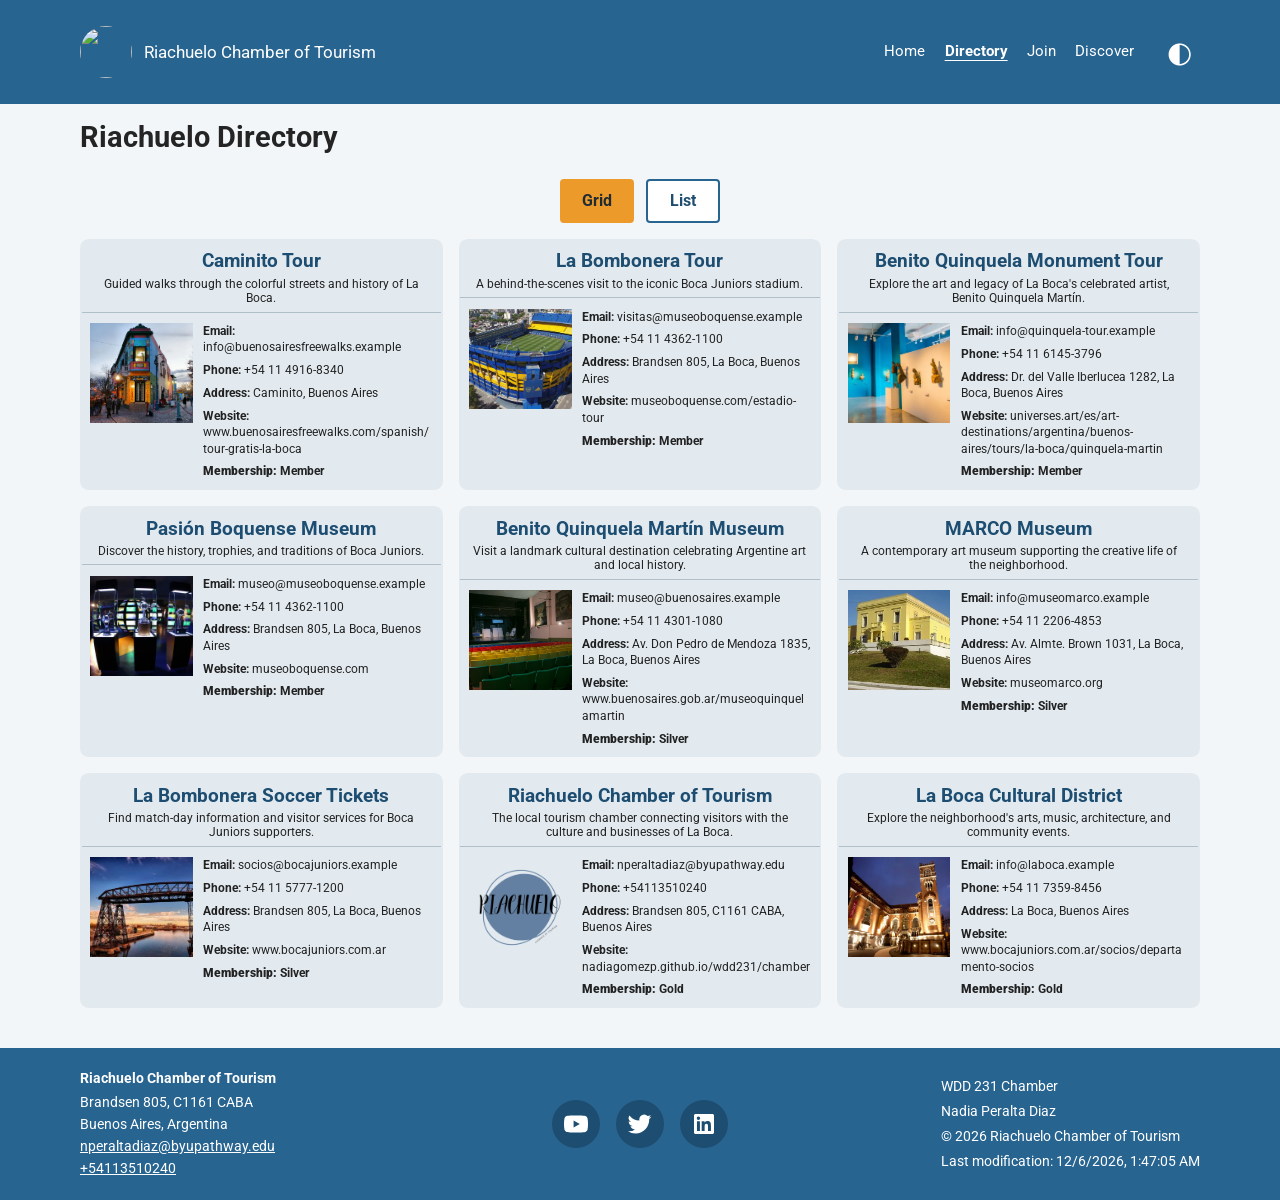
==== chamber/directory.html @ 9a62e7d8 "Chamber week2" ====
<!doctype html>
<html lang="en">
<head>
    <meta charset="utf-8">
    <meta name="viewport" content="width=device-width, initial-scale=1">
    <meta name="description" content="Discover local attractions, cultural destinations, and tourism businesses in the Riachuelo Chamber of Tourism directory.">
    <meta name="author" content="Nadia Peralta Diaz">
    <meta property="og:type" content="website">
    <meta property="og:title" content="Business Directory | Riachuelo Chamber of Tourism">
    <meta property="og:description" content="Discover local attractions, cultural destinations, and tourism businesses in the Riachuelo Chamber of Tourism directory.">
    <meta property="og:image" content="https://nadiagomezp.github.io/WDD231/chamber/images/RIACHUELO.webp">
    <meta property="og:image:alt" content="Riachuelo Chamber of Tourism in Buenos Aires">
    <meta property="og:url" content="https://nadiagomezp.github.io/WDD231/chamber/directory.html">
    <title>Business Directory | Riachuelo Chamber of Tourism</title>
    <link rel="icon" href="./favicon.ico">
    <link rel="preconnect" href="https://fonts.googleapis.com">
    <link rel="preconnect" href="https://fonts.gstatic.com" crossorigin>
    <link href="https://fonts.googleapis.com/css2?family=Roboto:wght@400;500;700&display=swap" rel="stylesheet">
    <link rel="stylesheet" href="./styles/normalize.css">
    <link rel="stylesheet" href="./styles/base.css">
    <link rel="stylesheet" href="./styles/medium.css">
    <link rel="stylesheet" href="./styles/large.css">
    <script src="./scripts/script.js" defer></script>
</head>
<body class="directory-page">
    <header class="directory-header">
        <a class="directory-brand" href="index.html">
            <img src="./images/RIACHUELO.webp" alt="">
            <span>Riachuelo Chamber of Tourism</span>
        </a>
        <div class="directory-header-actions">
            <button class="theme-toggle" id="theme-toggle" type="button" aria-label="Switch to dark theme" aria-pressed="false">
                <span aria-hidden="true">◐</span>
            </button>
            <button class="directory-menu-toggle" id="mobile-menu-toggle" type="button" aria-label="Open navigation" aria-expanded="false" aria-controls="mainNavBar">
                <span aria-hidden="true">☰</span>
            </button>
        </div>
        <nav class="directory-nav" id="mainNavBar" aria-label="Main navigation">
            <a href="index.html">Home</a>
            <a href="directory.html" aria-current="page">Directory</a>
            <a href="join.html">Join</a>
            <a href="discover.html">Discover</a>
        </nav>
    </header>
    <main class="listgrid directory-main">
        <h1 class="directory-title">Riachuelo Directory</h1>
        <div class="menudirectory" role="group" aria-label="Choose directory layout">
            <button id="grid" type="button" aria-pressed="true" aria-controls="member-cards">Grid</button>
            <button id="list" type="button" aria-pressed="false" aria-controls="member-cards">List</button>
        </div>
        <article class="directory-cards grid cards" id="member-cards" aria-label="Chamber companies"></article>
    </main>
    <footer>
        <div class="directory-footer-contact">
            <strong>Riachuelo Chamber of Tourism</strong>
            <address>
                Brandsen 805, C1161 CABA<br>
                Buenos Aires, Argentina<br>
                <a href="mailto:nperaltadiaz@byupathway.edu">nperaltadiaz@byupathway.edu</a><br>
                <a href="tel:+54113510240">+54113510240</a>
            </address>
        </div>
        <div class="directory-social">
            <a href="https://www.youtube.com/" aria-label="YouTube" target="_blank" rel="noopener noreferrer">
                <svg viewBox="0 0 24 24" aria-hidden="true"><path d="M23.5 6.2a3 3 0 0 0-2.1-2.1C19.5 3.6 12 3.6 12 3.6s-7.5 0-9.4.5A3 3 0 0 0 .5 6.2 31 31 0 0 0 0 12a31 31 0 0 0 .5 5.8 3 3 0 0 0 2.1 2.1c1.9.5 9.4.5 9.4.5s7.5 0 9.4-.5a3 3 0 0 0 2.1-2.1A31 31 0 0 0 24 12a31 31 0 0 0-.5-5.8ZM9.6 15.6V8.4L15.8 12l-6.2 3.6Z"/></svg>
            </a>
            <a href="https://twitter.com/" aria-label="Twitter" target="_blank" rel="noopener noreferrer">
                <svg viewBox="0 0 24 24" aria-hidden="true"><path d="M23.4 4.8a9.6 9.6 0 0 1-2.8.8 4.9 4.9 0 0 0 2.1-2.7 9.7 9.7 0 0 1-3.1 1.2 4.8 4.8 0 0 0-8.3 3.3c0 .4 0 .8.1 1.1a13.7 13.7 0 0 1-10-5.1 4.8 4.8 0 0 0 1.5 6.4 4.8 4.8 0 0 1-2.2-.6v.1a4.8 4.8 0 0 0 3.9 4.7 4.8 4.8 0 0 1-2.2.1 4.8 4.8 0 0 0 4.5 3.3A9.7 9.7 0 0 1 0 19.3a13.7 13.7 0 0 0 7.4 2.2c8.9 0 13.8-7.4 13.8-13.8v-.6a9.8 9.8 0 0 0 2.2-2.3Z"/></svg>
            </a>
            <a href="https://www.linkedin.com/in/nadiaperaltadiaz/" aria-label="LinkedIn" target="_blank" rel="noopener noreferrer">
                <svg viewBox="0 0 24 24" aria-hidden="true"><path d="M20.45 2H3.55C2.69 2 2 2.68 2 3.52v16.96c0 .84.69 1.52 1.55 1.52h16.9c.86 0 1.55-.68 1.55-1.52V3.52c0-.84-.69-1.52-1.55-1.52ZM7.93 18.9H4.96V9.34h2.97v9.56ZM6.45 8.03a1.72 1.72 0 1 1 0-3.44 1.72 1.72 0 0 1 0 3.44Zm12.49 10.87h-2.96v-4.65c0-1.11-.02-2.54-1.55-2.54-1.55 0-1.79 1.21-1.79 2.46v4.73H9.68V9.34h2.84v1.31h.04c.4-.75 1.36-1.55 2.8-1.55 3 0 3.58 1.97 3.58 4.54v5.26Z"/></svg>
            </a>
        </div>
        <div class="directory-footer-credit">
            <p>WDD 231 Chamber</p>
            <p>Nadia Peralta Diaz</p>
            <p>&copy; <span class="currentyear"></span> Riachuelo Chamber of Tourism</p>
            <p>Last modification: <time id="lastModified"></time></p>
        </div>
    </footer>
</body>
</html>
---- chamber/styles/base.css ----
/* SMALL CSS */

*{
    margin: 0;
    
}

.banner {
  height: 50px;
  line-height: 50px;
  background: #EC9A29;
  text-align: center;
  font-size: 12px;
}

/* HEADER SECTION */
header{
    font-family: 'Nixie One', cursive;
    background-color: #276490;
    display: flex;
    flex-direction: column;
}

.first-container{
    display: flex;
}

.logo-container{
    display: flex;
}

.logo{
    width: 25%;
    height: 80%;
}

.site-name-container{
    color: #fff;
}

.site-name-container h1{
    margin-top: 3rem;
    line-height: 0px;
}

.site-name-container h2{
    font-size: 1.1rem;
}

body{
    font-family: 'Sansita', sans-serif;
}

#today-date{
    color: #fff;
    border: 1px solid transparent;
    margin: 1rem 0;
    padding: 1rem 2.5rem 1rem;
    background: #8f8f8f;
    border-radius: 5%;
    text-align: center;
    max-width: 85%;
    margin-right: auto;
    margin-left: auto;
}
  

/* Main */

.main-home {
    padding: 1.6rem;
    background-color: #FFBC00 ;
}
  
/* PLACEHOLDER STYLES */
.hero,
.event,
.weather,
.news-release,
.spotlights,
.join {
    border: 1px solid #0f0e17;
    margin-bottom: 1.6rem;
    padding: 1.6rem;
    text-align: center;

}

.event h2{
font-size: 15px;
margin-top: -10px;
margin-bottom: 10px;
}

.event h1{
  font-size: 20px;
  }

  .event p{
    font-size: 13px;
  }

  .news-release h2{
    font-size: 15px;
    margin-top: -10px;
    margin-bottom: 10px;
    }
    
    .news-release h1{
      font-size: 20px;
      }
    
      .news-release{
        font-size: 13px;
      }
  

      .join h1{
        font-size: 20px;
        }
      
        .join p{
          font-size: 13px;
        }

.join{
    display: none;
}

main section {
    border: 1px solid #0f0e17;
    height: 230px;
    margin-top: 1px;
}

.spotlights section:last-child {
    display: none;
}


.spotlights h2{
    margin: 1rem;
    text-align: center;
    font-size: 15px;
}

.spotlightscontact {
  padding: 0.2rem;
  color: #0f0e17;
  text-align: center;
}

.spotlightstext{
  text-align: center;
  padding-bottom: 1rem;
}

.spotlights section,
.join,.news-release,.weather, .event{
  background-color: rgba(244, 245, 226, 0.842);
}

.spotlights{
  background-color:  #41310850;
}


footer {
    font-family: 'Nixie One', cursive;
    background:#276490;
    padding: 1.6rem;
    text-align: center;
  }
  
footer address {
    font-style: normal;
    margin-bottom: 0.8rem;
    color: white;
  }
  
.company-footer {
    border-bottom: 2px solid rgb(66, 66, 66);
  }

.company-text{
  margin-bottom: 1rem;
}
  
.infofooter {
    margin-top: 1.6rem;
    font-size: 20px;
    color: white;}


.map{
    color: white;
}


.footer-logo{
    color: white;
}

/* Navigation */
.navBar{
    overflow: hidden;
    margin-left: auto;
  }

  .navBar a{
    float: left;
    color: white;
    padding: 10px 16px;
    text-decoration: none;
    font-size: 17px;
    font-family: Tahoma;
  }

  .navBar a:hover{
    color:#6380a1;
    text-shadow: 0 0 5px black;
  }
  
  .navBar .icon{
    display: none;
  }
  
  @media (max-width: 960px){
    .navBar a{
      display: none;
    }

    .navBar a.icon{
      display: block; float: right;
    }
    
    .navBar.responsive {
      position: relative;
    }
    .navBar.responsive a.icon {
      position: absolute;
      right: 0;
      top: 0;
      margin-right: 0px;
    }
    

    .navBar.responsive a {
      float: none;
      display: block;
      text-align: left;
      margin-right: 50px;
    }
  }

  .change-size{
    display: flex;
    flex-direction: row-reverse;
    margin-left: auto;
    margin-top: 20px;
  }


  /* Logos */

  .fa {
    padding: 20px;
    font-size: 30px;
    width: 50px;
    text-align: center;
    text-decoration: none;
    margin: 5px 2px;
    height: 10px;
    width: 10px;
    border-radius: 100%;
  }
  
  .fa:hover {
      opacity: 0.7;
  }
  
  .fa-facebook {
    background: #3B5998;
    color: white;
  }
  
  .fa-twitter {
    background: #55ACEE;
    color: white;
  }
  

  nav ul li.active a {
    background-color: rgba(0,0,0,0.2);
    color: #fff;
}

nav ul li a:hover {
    background-color: rgba(0,0,0,0.4);
}

.hero{
  padding: 0;
}

.hero img {
  height: 100%;
  width: 100%;
  object-fit: cover;
}

.hero button {
  border-radius: 0.8rem;
  font-weight: 700;
  padding: 0.8rem 1.6rem;
  margin-top: 2.4rem;
}

.card-info{
  margin-top: -225px;
  text-shadow: 0 0 15px #fff;
}


.clearfix:after {
  content: "";
  display: table;
  clear: both;
}
.h1-gallery {
  margin-top: 10px;
  text-align: center;
  font-size: 20px;
}

.grid-gallery {
  display: grid;
  grid-template-columns: 1fr;
  grid-gap: 2px;
  justify-content: center;
  justify-items: center;
  text-align: center;
  padding: 10px 10px 30px 10px;
}


.gallery-item {
  padding: 10px 10px 20px 10px;
  border: 2px solid #BFBFBF;
  background-color:  #ffbb00a1;
  border-radius: 1em;
  box-shadow: 10px 10px 5px #aaaaaa;
}

figure img {
  grid-column: auto;
  width: 250px;
  height: 250px;
  padding: 0px;
  align-items: center;
  justify-items: center;
}

.gallery-item-large,
.gallery-item-large-2,
.gallery-item-large-3,
.gallery-item-large-4,
.gallery-item-large-5{
  width: 250px;
  height: 500px;
}

.paragraphs-demo{
  font-size: 14px;
}


.visit{
  color:white;
  margin-top: 15px;
}


.pform{
  text-align: center;
  background-color: white;
  font-size: 35px;
  margin-top: 60px;
}


main .listgrid {
  margin: 0 auto;
	padding: 0.5rem;
	max-width: 100%;
	font-family: "Nixie-One", cursive;
  
}

.menudirectory {
  margin: 1rem auto;
	padding: 0.5rem;
	text-align: center;
}

.menudirectory button {
  padding: 1rem;
}

article,
section {
  margin: 0.75rem;
}

.cards section {
	padding: 0.5rem;
	background-color: #FFBC00;
}

.grid {
  display: grid;
  grid-template-columns:1fr;
  max-width: 100%;
  gap: 20px;
  margin: 20px;
  grid-template-rows: 9fr;
  padding: 1em;
}


.grid section {
  flex-direction: column;
	text-align: center;
}

.grid section > * {
  margin: 0.1rem;
}


section h3 {
  font-size: 1.5rem;
}

section a {
	font-family: "Nixie-One", Arial, sans-serif;
	font-size: 0.9rem;
}

img {
  height: 75px;
	max-width: 100%;
}

.cards p {
  margin: 10px;
}

.listgrid section {
  border: 2px solid #0f0e17;
  margin-top: 1px;
  height: 90%;
}

@media (min-width: 700px) {
  .list section img {
    display: none;
	}}
  
  
  #weather-icon{
    width: 20%;
    height: 20%;
  }
  
  
  form fieldset {
    border: 2px solid #445ba9;
    border-radius: 10px;
    background-color: #ffbb004b;
  }
  
  
  form label.top, form div {
    display: block;
    padding-top: 1rem;
    color: #9c2c13;
    font-size: .8rem;
  }
  
  form label.top input, form label.top select {
    display: block;
    font-size: 1rem;
    border: solid 1px #999;
    border-radius: 4px;
    color: rgb(0, 0, 0);
    width: 100%;
    max-width: 20rem;
    background-color: rgba(0, 0, 0, 0.1);
  
  }
  
  
  form input.submitBtn {
    border: none;
    background-color: #FFBC00;
    color: black;
    border-radius: 1rem;
    padding: .75rem 1.5rem;
    margin: 10px 25px;
    width: 96%;
    max-width: 20rem;
  }
  
  form label.top input:required {
    border-left: red solid 6px;
  }
  
  form label.top input:required:valid {
    border-left: green solid 6px;
  }
  
  form{
    background-color: white;
    margin-left: 20px;
    margin-right: 20px;
  }

  .np_benefits h3,
  .bronze_benefits h3,
  .silver_benefits h3,
  .gold_benefits h3 {
    background-color:#445ba9;
    box-shadow: 5px 5px 5px #000000;
    position: relative;
    text-align: center;
  }

  .benefits{
    height: 50% !important;
  }

  .title{
    text-align: center;
    font-size: 30px;
    margin: 10px;
  }

  .people{
    height: 50% !important;
    padding: 20px;
    background-color: #0000003a;
  }

  .directory-main {
    width: min(1120px, calc(100% - 2rem));
    max-width: 100%;
    margin: 0 auto;
    padding: 1.5rem 0 2.5rem;
    font-family: 'Sansita', sans-serif;
  }

  .directory-main .directory-title {
    margin: 0 0 .5rem;
    color: #183c50;
    font-size: clamp(1.8rem, 7vw, 2.6rem);
    line-height: 1.2;
    overflow-wrap: anywhere;
  }

  .directory-intro {
    margin: 0 0 1rem;
    line-height: 1.5;
  }

  .directory-main .menudirectory {
    margin: 1rem 0;
    padding: 0;
  }

  .menudirectory button {
    min-width: 5rem;
    min-height: 2.75rem;
    margin: 0 .25rem;
    padding: .65rem 1rem;
    border: 2px solid #276490;
    border-radius: .3rem;
    background: #fff;
    color: #183c50;
    font-weight: 700;
    cursor: pointer;
  }

  .menudirectory button[aria-pressed="true"] {
    background: #276490;
    color: #fff;
  }

  .directory-status {
    min-height: 1.5em;
    margin: .5rem 0 1rem;
    color: #444;
  }

  .directory-error {
    color: #9c2c13;
    font-weight: 700;
  }

  .directory-cards.grid {
    width: 100%;
    max-width: 100%;
    margin: 0;
    padding: 0;
    grid-template-columns: repeat(auto-fit, minmax(min(100%, 260px), 1fr));
    grid-auto-rows: auto;
    gap: 1rem;
  }

  .directory-cards .member-card {
    min-width: 0;
    height: auto;
    margin: 0;
    padding: 1rem;
    display: flex;
    flex-direction: column;
    align-items: center;
    gap: .55rem;
    border: 1px solid #9daeb4;
    border-radius: .5rem;
    background: #fff;
    text-align: center;
    overflow-wrap: anywhere;
  }

  .directory-cards .member-card img {
    width: 100%;
    height: 160px;
    object-fit: cover;
    border-radius: .25rem;
  }

  .directory-cards .member-card h2 {
    margin: .25rem 0;
    color: #183c50;
    font-size: 1.3rem;
  }

  .directory-cards .member-card p {
    margin: .2rem 0;
  }

  .directory-cards .member-card a {
    color: #164b70;
    overflow-wrap: anywhere;
  }

  .directory-cards .member-card .membership {
    width: fit-content;
    padding: .2rem .65rem;
    border-radius: 1rem;
    background: #e8edef;
    font-weight: 700;
  }

  .directory-cards .member-card .membership-2 {
    background: #e2e5e9;
  }

  .directory-cards .member-card .membership-3 {
    background: #ffedb2;
  }

  .directory-cards.list {
    width: 100%;
    max-width: 100%;
    margin: 0;
    padding: 0;
    display: flex;
    flex-direction: column;
    gap: .5rem;
  }

  .directory-cards.list .member-card {
    display: grid;
    justify-items: start;
    gap: .35rem;
    text-align: left;
  }

  .directory-cards.list .member-card-content {
    grid-template-columns: minmax(74px, 30%) minmax(0, 1fr);
  }

  .directory-page {
    --directory-blue: #276490;
    --directory-blue-dark: #1d4d70;
    --directory-gold: #ec9a29;
    min-width: 0;
    min-height: 100vh;
    display: flex;
    flex-direction: column;
    background: #f3f6f8;
    color: #242424;
    font-family: 'Roboto', Arial, sans-serif;
  }

  .directory-page * {
    font-family: 'Roboto', Arial, sans-serif;
  }

  .directory-header {
    position: relative;
    z-index: 1;
    min-height: 82px;
    padding: .65rem max(.65rem, calc((100% - 1120px) / 2));
    display: flex;
    flex-direction: row;
    flex-wrap: wrap;
    align-items: center;
    gap: .5rem;
    background: var(--directory-blue);
    color: #fff;
  }

  .directory-brand {
    min-width: 0;
    display: flex;
    flex: 1 1 auto;
    align-items: center;
    gap: .5rem;
    color: inherit;
    font-size: .9rem;
    text-decoration: none;
  }

  .directory-brand img {
    width: 44px;
    height: 44px;
    flex: 0 0 44px;
    border-radius: 50%;
    object-fit: cover;
  }

  .directory-brand span {
    max-width: 9rem;
    line-height: 1.15;
  }

  .directory-header-actions {
    display: flex;
    align-items: center;
    gap: .15rem;
  }

  .theme-toggle,
  .directory-menu-toggle {
    width: 36px;
    height: 36px;
    padding: 0;
    display: grid;
    place-items: center;
    border: 0;
    border-radius: 50%;
    background: transparent;
    color: inherit;
    cursor: pointer;
  }

  .theme-toggle span {
    font-size: 1.8rem;
    line-height: 1;
  }

  .directory-menu-toggle {
    display: grid;
    font-size: 1.65rem;
  }

  .directory-nav {
    width: 100%;
    padding: .25rem 0 .5rem;
    display: none;
    flex-direction: column;
    gap: .25rem;
    background: transparent;
  }

  .directory-nav.is-open {
    display: flex;
  }

  .directory-nav a {
    padding: .7rem .75rem;
    color: #fff;
    font-size: .95rem;
    text-align: center;
    text-decoration: none;
  }

  .directory-nav a[aria-current="page"] {
    font-weight: 700;
    text-decoration: underline;
    text-underline-offset: .25rem;
  }

  .directory-nav a:hover,
  .directory-nav a:focus-visible {
    background: rgba(255, 255, 255, .12);
  }

  .directory-page .directory-main {
    width: min(1120px, calc(100% - 32px));
    margin: 0 auto;
    padding: 1.5rem 0 2.5rem;
    flex: 1;
  }

  .directory-page .directory-main .directory-title {
    margin: 0 0 1rem;
    color: #242424;
    font-size: 1.8rem;
    line-height: 1.2;
  }

  .directory-page .directory-status {
    text-align: center;
  }

  .directory-page .menudirectory button {
    min-width: 74px;
    border-color: var(--directory-blue);
    border-radius: .25rem;
    background: #fff;
    color: var(--directory-blue-dark);
    font-weight: 700;
  }

  .directory-page .menudirectory button[aria-pressed="true"] {
    border-color: var(--directory-gold);
    background: var(--directory-gold);
    color: #202c33;
  }

  .directory-cards.grid {
    grid-template-columns: 1fr;
    gap: 1rem;
  }

  .directory-cards .member-card {
    padding: 0;
    display: block;
    border: 0;
    border-radius: .55rem;
    background: #e2eaf0;
    box-shadow: none;
    color: #222;
    text-align: left;
  }

  .directory-cards .member-card-heading {
    padding: .55rem .75rem .4rem;
    border-bottom: 1px solid #aebfca;
    text-align: center;
  }

  .directory-cards .member-card-heading h2 {
    margin: 0;
    color: var(--directory-blue-dark);
    font-size: 1.2rem;
    line-height: 1.25;
  }

  .directory-cards .member-card-heading p {
    margin: .2rem 0 0;
    font-size: .78rem;
  }

  .directory-cards .member-card-content {
    padding: .55rem;
    display: grid;
    grid-template-columns: minmax(74px, 30%) minmax(0, 1fr);
    align-items: start;
    gap: .65rem;
  }

  .directory-cards .member-card-content img {
    width: 100%;
    height: 100px;
    border-radius: 0;
    object-fit: cover;
  }

  .directory-cards .member-card-details {
    min-width: 0;
    display: grid;
    gap: .4rem;
    font-size: .76rem;
    line-height: 1.35;
    overflow-wrap: anywhere;
  }

  .directory-cards .member-card-details p,
  .directory-cards .member-card-details a {
    margin: 0;
    color: #222;
    font-size: inherit;
    text-align: left;
    text-decoration: none;
  }

  .directory-cards .member-card-details a:hover {
    text-decoration: underline;
    text-underline-offset: 2px;
  }

  .directory-cards .member-card-details .membership {
    width: fit-content;
    padding: 0;
    background: transparent;
  }

  .directory-cards.list .member-card {
    display: block;
  }

  .directory-cards.list .member-card-content {
    grid-template-columns: minmax(74px, 30%) minmax(0, 1fr);
  }

  .directory-page footer {
    padding: 1.25rem max(1rem, calc((100% - 1120px) / 2));
    display: grid;
    grid-template-columns: 1fr;
    align-items: start;
    gap: 1.5rem;
    background: var(--directory-blue);
    color: #fff;
    text-align: left;
  }

  .directory-footer-contact,
  .directory-footer-credit {
    font-size: .88rem;
    line-height: 1.55;
  }

  .directory-footer-contact strong {
    display: block;
    margin-bottom: .15rem;
  }

  .directory-footer-contact address {
    margin: 0;
    color: inherit;
    font-size: inherit;
    font-style: normal;
    line-height: inherit;
  }

  .directory-page footer a {
    color: inherit;
  }

  .directory-footer-contact > a {
    display: inline-block;
    margin-top: .2rem;
  }

  .directory-social {
    display: flex;
    justify-content: center;
    gap: 1rem;
  }

  .directory-social a {
    width: 48px;
    height: 48px;
    display: grid;
    place-items: center;
    border-radius: 50%;
    background: var(--directory-blue-dark);
    color: #fff !important;
  }

  .directory-social svg {
    width: 24px;
    height: 24px;
    fill: currentColor;
  }

  .directory-footer-credit p {
    margin: .2rem 0;
  }

  .directory-page.dark-theme {
    background: #202124;
    color: #eee;
  }

  .directory-page.dark-theme .directory-main .directory-title {
    color: #f2f2f2;
  }

  .directory-page.dark-theme .directory-header,
  .directory-page.dark-theme .directory-page footer,
  .directory-page.dark-theme footer,
  .directory-page.dark-theme .directory-cards .member-card {
    background: #18384d;
    color: #fff;
  }

  .directory-page.dark-theme .directory-nav a,
  .directory-page.dark-theme .directory-cards .member-card-heading h2,
  .directory-page.dark-theme .directory-cards .member-card-details p,
  .directory-page.dark-theme .directory-cards .member-card-details a,
  .directory-page.dark-theme .theme-toggle,
  .directory-page.dark-theme .directory-menu-toggle,
  .directory-page.dark-theme .menudirectory button {
    color: #fff;
  }

  .directory-page.dark-theme .directory-cards .member-card-heading {
    border-color: #547086;
  }

  .directory-page.dark-theme .menudirectory button,
  .directory-page.dark-theme .menudirectory button[aria-pressed="true"] {
    border-color: #7892a6;
    background: #294b63;
  }

  @media (min-width: 700px) {
    .directory-header {
      min-height: 82px;
      padding: .7rem max(1rem, calc((100% - 1120px) / 2));
      flex-wrap: nowrap;
      gap: 1rem;
    }

    .directory-brand {
      gap: .75rem;
      font-size: 1.05rem;
    }

    .directory-brand span {
      max-width: 24rem;
    }

    .directory-brand img {
      width: 52px;
      height: 52px;
      flex-basis: 52px;
    }

    .theme-toggle,
    .directory-menu-toggle {
      width: 42px;
      height: 42px;
    }

    .directory-header-actions {
      order: 2;
    }

    .directory-menu-toggle {
      display: none;
    }

    .directory-nav,
    .directory-nav.is-open {
      width: auto;
      padding: 0;
      display: flex;
      flex: 0 0 auto;
      flex-direction: row;
      align-items: center;
      gap: .2rem;
      order: 1;
    }

    .directory-nav a {
      padding: .7rem .5rem;
      white-space: nowrap;
    }

    .directory-page .directory-main {
      padding-top: 1rem;
    }

    .directory-page .directory-main .directory-title {
      margin-bottom: 1.5rem;
    }

    .directory-cards.grid {
      grid-template-columns: repeat(2, minmax(0, 1fr));
    }

    .directory-cards .member-card-content {
      grid-template-columns: minmax(82px, 30%) minmax(0, 1fr);
    }

    .directory-cards .member-card-content img {
      height: 100px;
    }

    .directory-page footer {
      grid-template-columns: minmax(0, 1fr) auto minmax(0, 1fr);
      align-items: center;
      gap: 2rem;
    }

    .directory-footer-credit {
      justify-self: end;
    }
  }

  @media (min-width: 360px) and (max-width: 699px) {
    .directory-brand span {
      max-width: 12rem;
    }
  }

  @media (min-width: 980px) {
    .directory-cards.grid {
      grid-template-columns: repeat(3, minmax(0, 1fr));
    }
  }
---- chamber/styles/medium.css ----
/* ----------------- MEDIUM CSS ------------------- */

@media screen and (min-width: 48em){

  .directory-main {
    padding-top: 2rem;
  }

  .directory-cards.list .member-card {
    grid-template-columns: minmax(200px, 1.2fr) minmax(0, 1fr) minmax(0, 1fr) minmax(130px, .7fr) minmax(130px, .7fr);
    align-items: center;
    gap: 1rem;
  }

  .site-name-container h1{
    margin-top: 3rem;
}

.main-home {
        display: grid;
        gap: 1rem;
        grid-template-areas:
          "hero  hero  hero  hero"
          "news  news  news  news"
          "spot  spot  spot  spot"
          "join  join  join  join"
          "event event event weather";
      }

      .hero {
        grid-area: hero;
      }
    
      .event {
        grid-area: event;
      }

      .event h2{
        font-size: 15px;

        }
        
        .event h1{
          font-size: 20px;
          }
        
          .event p{
            font-size: 15px;
          }

          .news-release h2{
            font-size: 20px;
            margin-top: -10px;
            margin-bottom: 10px;
            }
            
            .news-release h1{
              font-size: 25px;
              }
            
              .news-release p{
                font-size: 16px;
              }

              .join h1{
                font-size: 30px;
                }
              
                .join p{
                  font-size: 25px;
                }
    
      .weather {
        grid-area: weather;
      }
    
      .news-release {
        grid-area: news;
      }
    
      .spotlights {
        grid-area: spot;
        display: flex;
        gap: 1.6rem;
        justify-content: space-between;
      }      

    
      .join {
        display: block;
        grid-area: join;
      }

      .company-text {
        display: flex;
        justify-content: space-around;
        align-items: center;
      }

    .footer-logo {
        display: flex;
        align-items: center;
      }

      .banner {
        font-size: 18px;
    }
    
    .hero {
      grid-area: hero;
    }
  

  .grid-gallery {
    padding: 10px 10px 20px 10px;
      grid-template-columns: 1fr 1fr;
      gap:1rem;
  }

  figure img {
      width: 230px;
      height: 230px;

  }

  .grid-gallery .gallery-item-large{
    grid-column: 2/4;
    grid-row: 1/2;
    width: 90%;
  }
  
  .grid-gallery .gallery-item-large-2{
    grid-column: 2/4;
    grid-row: 2/3;
    width: 90%;
  }
  
  .grid-gallery .gallery-item-large-3{
    grid-column: 2/4;
    grid-row: 3/4;
    width: 90%;
  }
  
  .grid-gallery .gallery-item-large-4{
    grid-column: 2/4;
    grid-row: 4/5;
    width: 90%;
  }
  
  .grid-gallery .gallery-item-large-5{
    grid-column: 2/4;
    grid-row: 5/6;
    width: 90%;
  }

  .paragraphs-demo{
    font-size: 16px;
  }

  .h1-gallery{
    font-size: 25px;
  }

  form label.top input, form label.top select {
    padding: .75rem;

}

form fieldset {
  border: 2px solid #445ba9;
  border-radius: 10px;
  padding: 3rem;
}


}

@media screen and (min-width: 48em) and (max-width: 59em){

  .spotlights section {
    width: 100%;
  }



}
---- chamber/styles/large.css ----
/* -------------------------- LARGE CSS ---------------------------- */

@media screen and (min-width: 60em){

    .directory-cards.grid {
      grid-template-columns: repeat(3, minmax(0, 1fr));
    }

    .directory-cards.list .member-card {
      grid-template-columns: minmax(240px, 1.2fr) minmax(0, 1fr) minmax(0, 1fr) minmax(150px, .7fr) minmax(150px, .7fr);
    }

    .main-home {
        grid-template-columns: 1fr 2fr 1fr;
        grid-template-rows: repeat(2, 1fr);
      }
    
      .event {
        grid-column: 1/2;
        grid-row: 1/2;
      }
    
      .hero {
        grid-column: 2/3;
        grid-row: 1/3;
        height: 95%;
        padding: 0;
      }
    
      .spotlights {
        grid-column: 3/4;
        grid-row: 1/4;
        flex-direction: column;
      }
    
      .spotlights section:last-child {
        display: block;
      }


    
      .weather {
        grid-column: 1/2;
        grid-row: 2/3;
      }
    
      .join {
        grid-column: 1/2;
        grid-row: 3/4;
      }
    
      .news-release {
        grid-column: 2/3;
        grid-row: 3/4;
      }

      .spotlights{
        justify-content: space-between;
      }

      .spotlights section{
        height: 100%;
      }

     .navBar{
      display: flex;
      align-items: center;
      margin-right: auto;
     }

     .navBar a {
      font-size: 21px;
     }

     .logo-container{
      margin-top: 20px;
     }

     .icon-container{
      margin-right: 10px;
      margin-top: 60px;
     }

     .site-name-container h1{
      margin-top: 3rem;
    }

    .change-size{
      display: contents;
    }

    .banner {
      font-size: 23px;
  }

  


.grid-gallery {
  padding: 10px 10px 30px 10px;
  grid-template-columns: 1fr 1fr 1fr;
  gap:1rem;
}


figure img {

    width: 300px;
    height: 300px;
}

.paragraphs-demo{
  font-size: 18px;
}

.h1-gallery{
  font-size: 30px;
}


.list section {
	flex-direction: row;
	justify-content: left;
  height: 150px;
}

.list section > * {
	margin: 0 1rem;
	text-align: left;
}

.list section {
	display: flex;
	align-items: center;
}

.list {
	display: flex;
	flex-direction: column;
}

.grid {
  grid-template-columns: repeat(auto-fill,minmax(400px, 1fr));  
  grid-template-rows: repeat(auto-fill,minmax(50px, 1fr));
}


.joinpage {
  display: flex;
  align-items: center;
  justify-content: space-evenly;
}

  
  .benefits {
    flex-direction: column;
  }
  
  .benefits div {
    height: 200px;
    width: 300px;
  }
  
  .benefits ul li {
    color: black;
    margin-top: 10px;
    list-style-type: disc;
  }

  form label.top input, form label.top select {
    padding: .75rem;

}

form fieldset {
  border: 2px solid #445ba9;
  border-radius: 10px;
  padding: 3rem;
}

.spotlights h2{
  font-size: 25px;
}

.spotlightscontact {
font-size: 18px;

}

.join h1{
  font-size: 30px;
  }

  .join p{
    font-size: 18px;
  }


  .event h2{
    font-size: 17px;

    }
    
    .event h1{
      font-size: 18px;
      }
    
      .event p{
        font-size: 15px;
      }


}
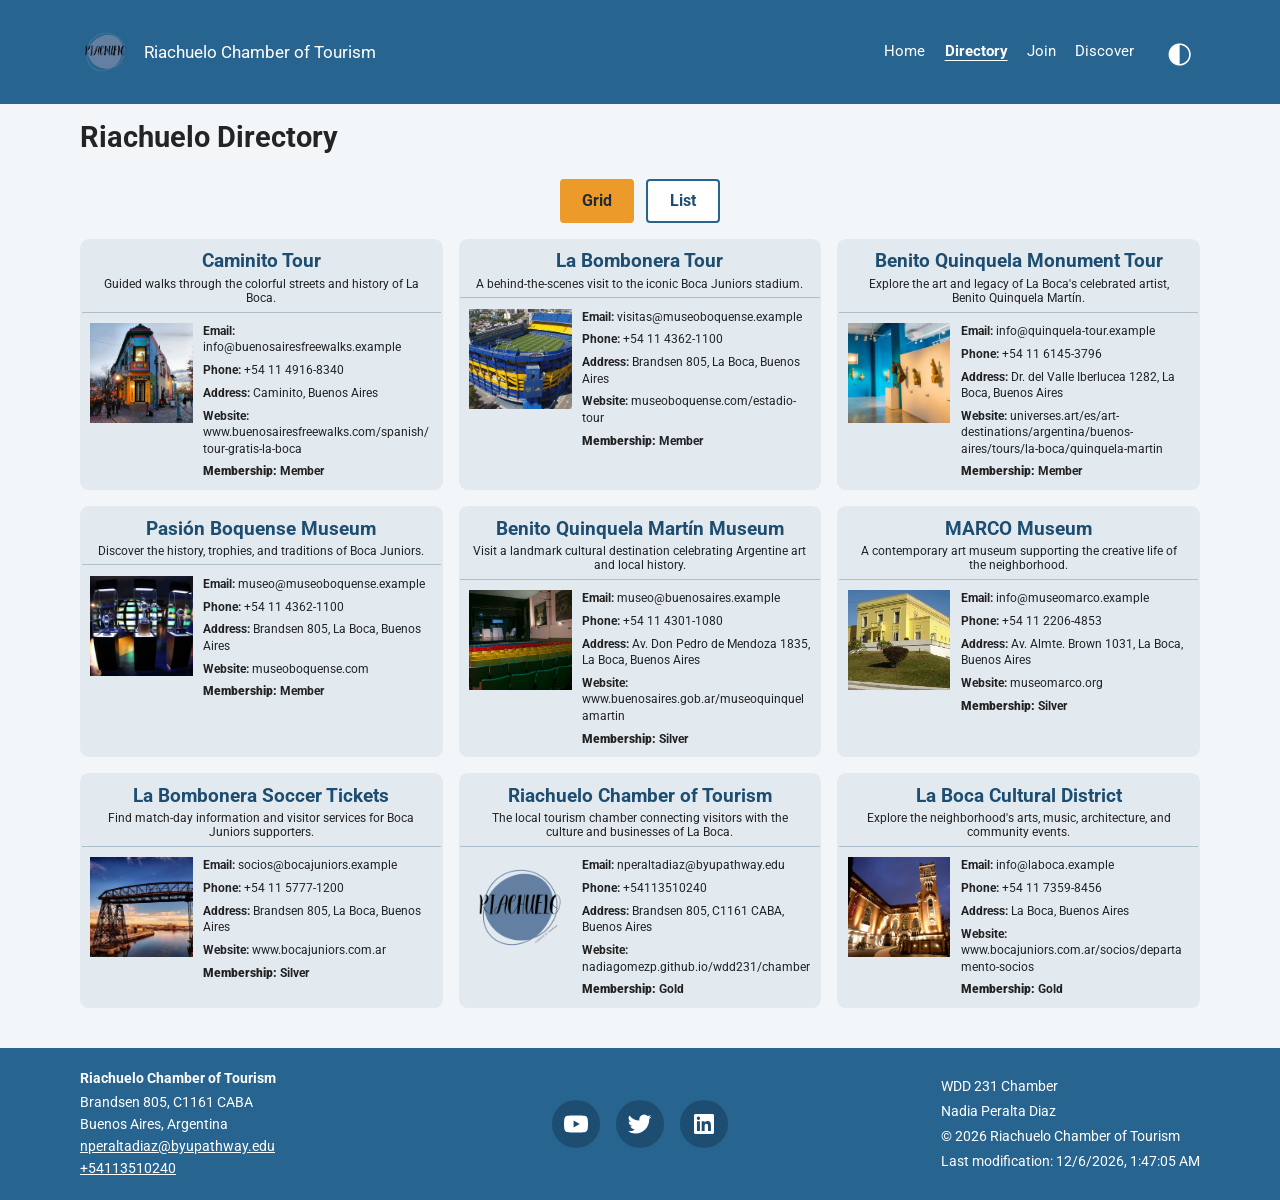
==== commit e1306726: "fixing icon" ====
--- a/chamber/directory.html
+++ b/chamber/directory.html
@@ -8,7 +8,7 @@
     <meta property="og:type" content="website">
     <meta property="og:title" content="Business Directory | Riachuelo Chamber of Tourism">
     <meta property="og:description" content="Discover local attractions, cultural destinations, and tourism businesses in the Riachuelo Chamber of Tourism directory.">
-    <meta property="og:image" content="https://nadiagomezp.github.io/WDD231/chamber/images/RIACHUELO.webp">
+    <meta property="og:image" content="https://nadiagomezp.github.io/WDD231/chamber/images/riachuelo.webp">
     <meta property="og:image:alt" content="Riachuelo Chamber of Tourism in Buenos Aires">
     <meta property="og:url" content="https://nadiagomezp.github.io/WDD231/chamber/directory.html">
     <title>Business Directory | Riachuelo Chamber of Tourism</title>
@@ -25,7 +25,7 @@
 <body class="directory-page">
     <header class="directory-header">
         <a class="directory-brand" href="index.html">
-            <img src="./images/RIACHUELO.webp" alt="">
+            <img src="./images/riachuelo.webp" alt="">
             <span>Riachuelo Chamber of Tourism</span>
         </a>
         <div class="directory-header-actions">
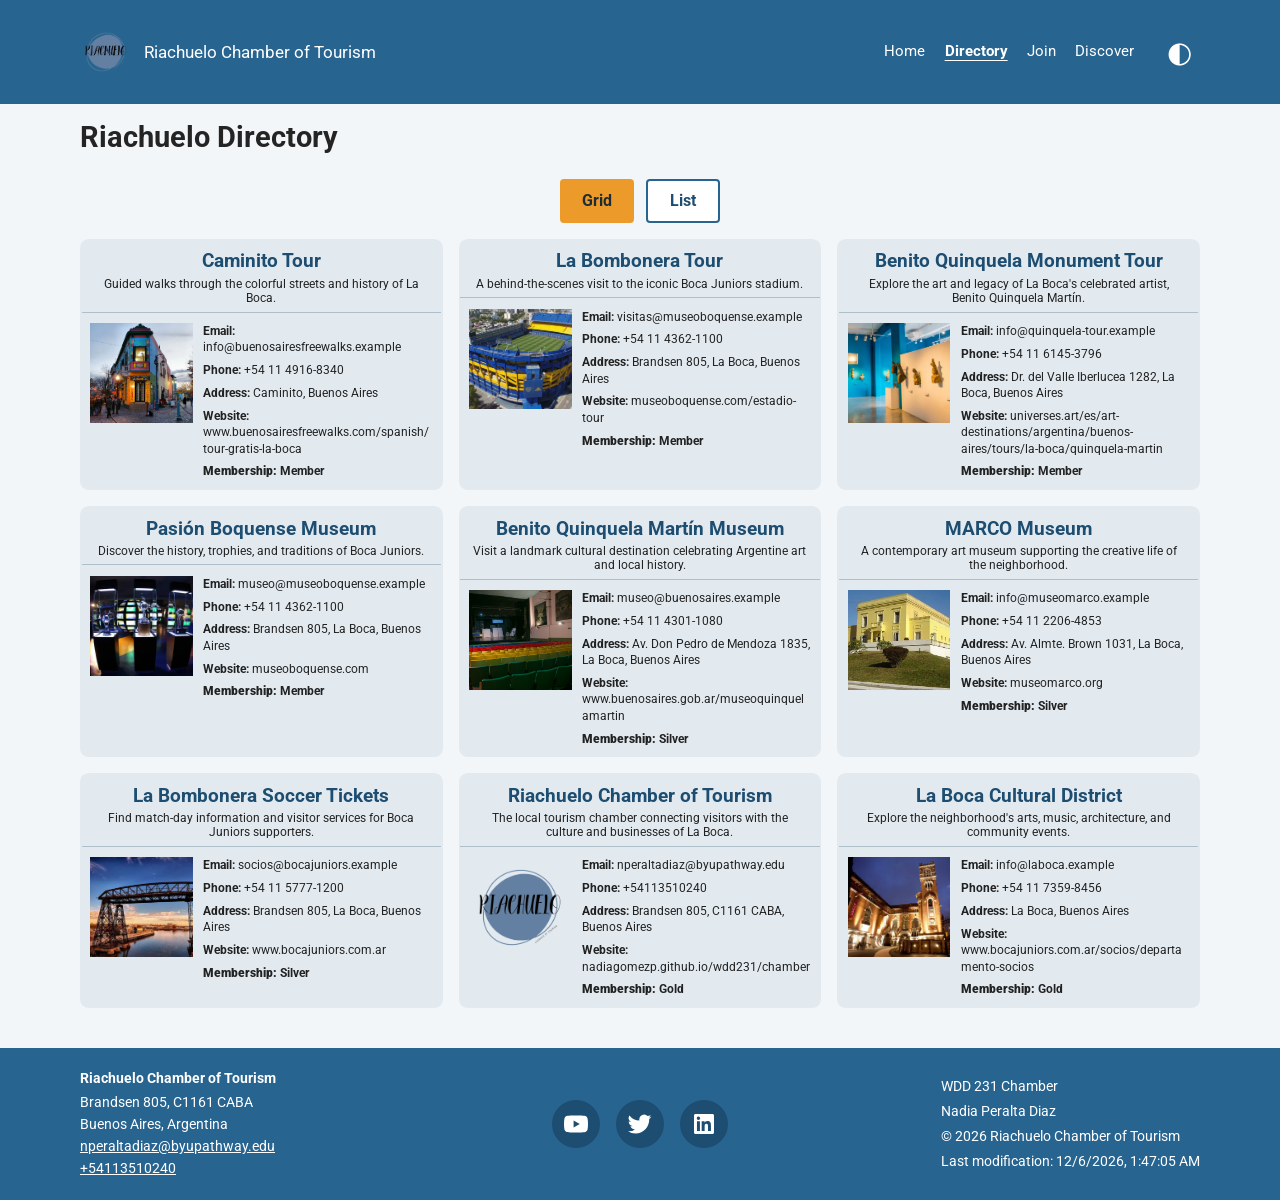
==== commit ab51e1fd: "week 3 chamber" ====
--- a/chamber/directory.html
+++ b/chamber/directory.html
@@ -8,9 +8,9 @@
     <meta property="og:type" content="website">
     <meta property="og:title" content="Business Directory | Riachuelo Chamber of Tourism">
     <meta property="og:description" content="Discover local attractions, cultural destinations, and tourism businesses in the Riachuelo Chamber of Tourism directory.">
-    <meta property="og:image" content="https://nadiagomezp.github.io/WDD231/chamber/images/riachuelo.webp">
+    <meta property="og:image" content="https://nadiagomezp.github.io/wdd231/chamber/images/riachuelo.webp">
     <meta property="og:image:alt" content="Riachuelo Chamber of Tourism in Buenos Aires">
-    <meta property="og:url" content="https://nadiagomezp.github.io/WDD231/chamber/directory.html">
+    <meta property="og:url" content="https://nadiagomezp.github.io/wdd231/chamber/directory.html">
     <title>Business Directory | Riachuelo Chamber of Tourism</title>
     <link rel="icon" href="./favicon.ico">
     <link rel="preconnect" href="https://fonts.googleapis.com">
@@ -24,7 +24,7 @@
 </head>
 <body class="directory-page">
     <header class="directory-header">
-        <a class="directory-brand" href="index.html">
+        <a class="directory-brand" href="directory.html">
             <img src="./images/riachuelo.webp" alt="">
             <span>Riachuelo Chamber of Tourism</span>
         </a>
@@ -76,7 +76,7 @@
             <p>WDD 231 Chamber</p>
             <p>Nadia Peralta Diaz</p>
             <p>&copy; <span class="currentyear"></span> Riachuelo Chamber of Tourism</p>
-            <p>Last modification: <time id="lastModified"></time></p>
+            <p>Last modification: <time id="lastModified" datetime="2026-11-07"></time></p>
         </div>
     </footer>
 </body>
--- a/chamber/styles/base.css
+++ b/chamber/styles/base.css
@@ -6,11 +6,15 @@
 }
 
 .banner {
-  height: 50px;
-  line-height: 50px;
-  background: #EC9A29;
+  min-height: 50px;
+  padding: 0.75rem 1rem;
+  line-height: 1.4;
+  background: #ec9a29;
+  color: #1d2a3a;
   text-align: center;
   font-size: 12px;
+  font-weight: 700;
+  box-sizing: border-box;
 }
 
 /* HEADER SECTION */
@@ -129,7 +133,8 @@
 
 main section {
     border: 1px solid #0f0e17;
-    height: 230px;
+    min-height: 230px;
+    height: auto;
     margin-top: 1px;
 }
 
@@ -309,16 +314,42 @@
   object-fit: cover;
 }
 
-.hero button {
+.hero button,
+.join-button {
   border-radius: 0.8rem;
   font-weight: 700;
   padding: 0.8rem 1.6rem;
   margin-top: 2.4rem;
+  display: inline-block;
+  background: #276490;
+  color: #fff;
+  text-decoration: none;
 }
 
 .card-info{
   margin-top: -225px;
   text-shadow: 0 0 15px #fff;
+}
+
+.forecast {
+  display: grid;
+  grid-template-columns: repeat(3, minmax(0, 1fr));
+  gap: 0.5rem;
+  margin-top: 1rem;
+}
+
+.forecast-day {
+  display: flex;
+  flex-direction: column;
+  gap: 0.25rem;
+  padding: 0.5rem;
+  border: 1px solid rgba(15, 14, 23, 0.4);
+  border-radius: 0.5rem;
+  background: rgba(255, 255, 255, 0.35);
+}
+
+.forecast-day small {
+  font-size: 0.65rem;
 }
 
 
@@ -401,10 +432,6 @@
   margin: 1rem auto;
 	padding: 0.5rem;
 	text-align: center;
-}
-
-.menudirectory button {
-  padding: 1rem;
 }
 
 article,
@@ -607,32 +634,6 @@
     font-weight: 700;
   }
 
-  .directory-cards.grid {
-    width: 100%;
-    max-width: 100%;
-    margin: 0;
-    padding: 0;
-    grid-template-columns: repeat(auto-fit, minmax(min(100%, 260px), 1fr));
-    grid-auto-rows: auto;
-    gap: 1rem;
-  }
-
-  .directory-cards .member-card {
-    min-width: 0;
-    height: auto;
-    margin: 0;
-    padding: 1rem;
-    display: flex;
-    flex-direction: column;
-    align-items: center;
-    gap: .55rem;
-    border: 1px solid #9daeb4;
-    border-radius: .5rem;
-    background: #fff;
-    text-align: center;
-    overflow-wrap: anywhere;
-  }
-
   .directory-cards .member-card img {
     width: 100%;
     height: 160px;
@@ -679,17 +680,6 @@
     display: flex;
     flex-direction: column;
     gap: .5rem;
-  }
-
-  .directory-cards.list .member-card {
-    display: grid;
-    justify-items: start;
-    gap: .35rem;
-    text-align: left;
-  }
-
-  .directory-cards.list .member-card-content {
-    grid-template-columns: minmax(74px, 30%) minmax(0, 1fr);
   }
 
   .directory-page {
@@ -723,6 +713,15 @@
     color: #fff;
   }
 
+  .home-page {
+    --directory-blue: #276490;
+    --directory-blue-dark: #1d4d70;
+  }
+
+  .home-page .directory-header {
+    font-family: 'Roboto', Arial, sans-serif;
+  }
+
   .directory-brand {
     min-width: 0;
     display: flex;
@@ -843,11 +842,19 @@
   }
 
   .directory-cards.grid {
+    width: 100%;
+    max-width: 100%;
+    margin: 0;
+    padding: 0;
     grid-template-columns: 1fr;
+    grid-auto-rows: auto;
     gap: 1rem;
   }
 
   .directory-cards .member-card {
+    min-width: 0;
+    height: auto;
+    margin: 0;
     padding: 0;
     display: block;
     border: 0;
@@ -856,6 +863,7 @@
     box-shadow: none;
     color: #222;
     text-align: left;
+    overflow-wrap: anywhere;
   }
 
   .directory-cards .member-card-heading {
@@ -918,10 +926,6 @@
     width: fit-content;
     padding: 0;
     background: transparent;
-  }
-
-  .directory-cards.list .member-card {
-    display: block;
   }
 
   .directory-cards.list .member-card-content {
@@ -1125,4 +1129,76 @@
     .directory-cards.grid {
       grid-template-columns: repeat(3, minmax(0, 1fr));
     }
+  }
+
+  .home-footer {
+    padding: 1.25rem max(1rem, calc((100% - 1120px) / 2));
+    display: grid;
+    grid-template-columns: 1fr;
+    align-items: start;
+    gap: 1.5rem;
+    background: #276490;
+    color: #fff;
+    font-family: 'Roboto', Arial, sans-serif;
+    text-align: left;
+  }
+
+  .home-footer .directory-footer-contact,
+  .home-footer .directory-footer-credit {
+    font-size: .88rem;
+    line-height: 1.55;
+  }
+
+  .home-footer .directory-footer-contact strong {
+    display: block;
+    margin-bottom: .15rem;
+  }
+
+  .home-footer .directory-footer-contact address {
+    margin: 0;
+    color: inherit;
+    font-size: inherit;
+    font-style: normal;
+    line-height: inherit;
+  }
+
+  .home-footer a {
+    color: inherit;
+  }
+
+  .home-footer .directory-social {
+    display: flex;
+    justify-content: center;
+    gap: 1rem;
+  }
+
+  .home-footer .directory-social a {
+    width: 48px;
+    height: 48px;
+    display: grid;
+    place-items: center;
+    border-radius: 50%;
+    background: #1d4d70;
+  }
+
+  .home-footer .directory-social svg {
+    width: 24px;
+    height: 24px;
+    fill: currentColor;
+  }
+
+  .home-footer .directory-footer-credit p {
+    margin: .2rem 0;
+  }
+
+  @media (min-width: 700px) {
+    .home-footer {
+      grid-template-columns: minmax(0, 1fr) auto minmax(0, 1fr);
+      align-items: center;
+      gap: 2rem;
+    }
+
+    .home-footer .directory-footer-credit {
+      justify-self: end;
+    }
   }
